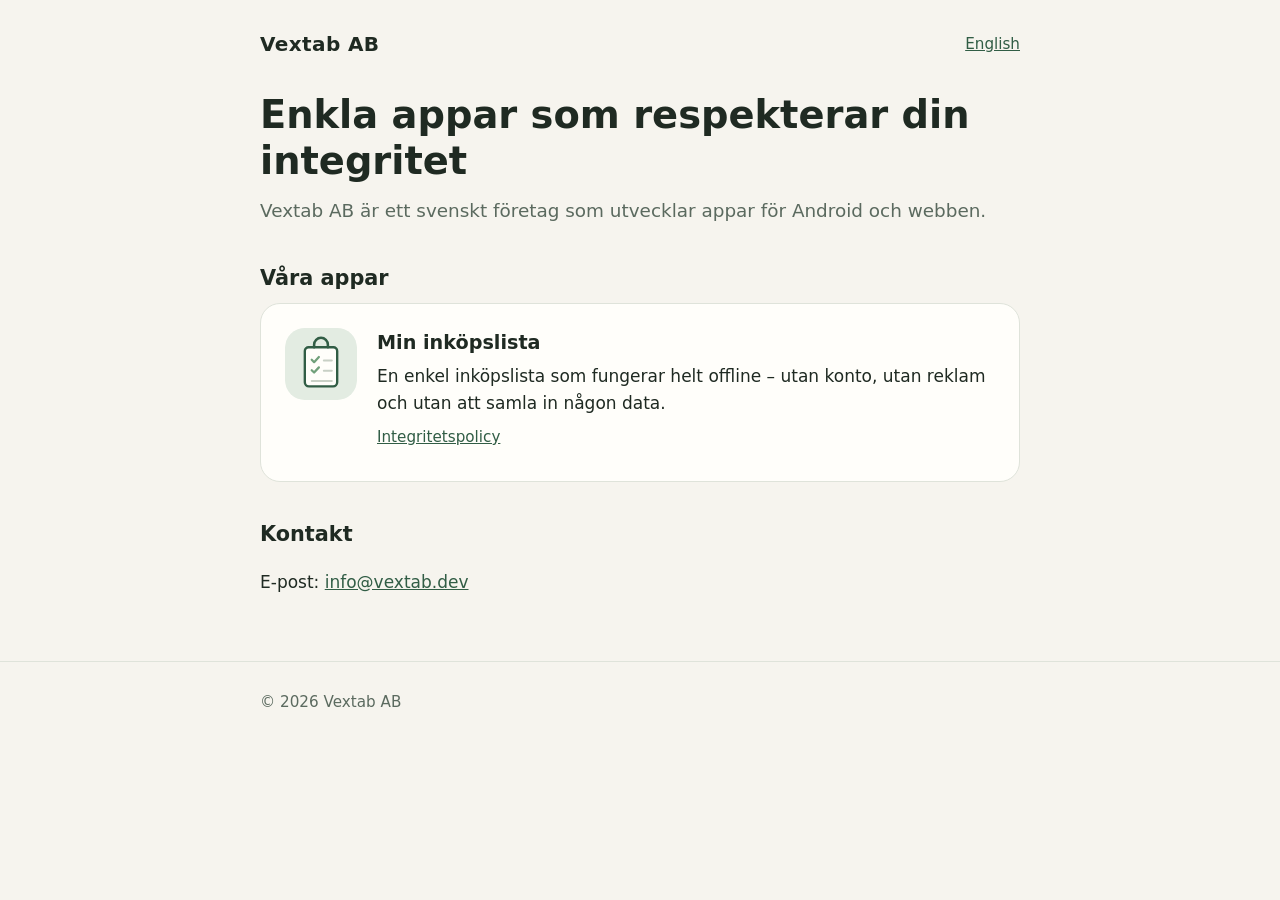
==== index.html @ 4cb0d191 "Webbplats för Vextab AB med integritetspolicy för Min inköpslista Co-Authored-By: Claude Opus 5.5 <n" ====
<!doctype html>
<html lang="sv">
<head>
  <meta charset="utf-8">
  <meta name="viewport" content="width=device-width, initial-scale=1">
  <title>Vextab AB – appar</title>
  <meta name="description" content="Vextab AB utvecklar enkla appar som respekterar din integritet.">
  <link rel="icon" href="/favicon.svg" type="image/svg+xml">
  <link rel="alternate" hreflang="en" href="https://vextab.dev/en/">
  <link rel="stylesheet" href="/style.css">
</head>
<body>
  <header class="site">
    <div class="wrap">
      <a class="brand" href="/">Vextab AB</a>
      <a class="lang" href="/en/" hreflang="en" lang="en">English</a>
    </div>
  </header>

  <main class="wrap">
    <h1>Enkla appar som respekterar din integritet</h1>
    <p class="lead">Vextab AB är ett svenskt företag som utvecklar appar för Android och webben.</p>

    <h2>Våra appar</h2>
    <div class="card app">
      <img src="/min-inkopslista/icon.svg" alt="">
      <div>
        <h3>Min inköpslista</h3>
        <p>En enkel inköpslista som fungerar helt offline – utan konto, utan reklam och utan att samla in någon data.</p>
        <p class="meta"><a href="/min-inkopslista/integritetspolicy/">Integritetspolicy</a></p>
      </div>
    </div>

    <h2>Kontakt</h2>
    <p>E-post: <a href="mailto:info@vextab.dev">info@vextab.dev</a></p>
  </main>

  <footer class="site">
    <div class="wrap">
      <p>© 2026 Vextab AB</p>
    </div>
  </footer>
</body>
</html>
---- style.css ----
/* Vextab AB – gemensam stil för alla sidor */
:root {
  --bg: #f6f4ee;
  --card: #fffefa;
  --text: #1f2a22;
  --muted: #5b6a5f;
  --accent: #315d45;
  --accent-soft: #e3ece2;
  --line: #dfe3da;
}

@media (prefers-color-scheme: dark) {
  :root {
    --bg: #161b17;
    --card: #1e2520;
    --text: #e8ece6;
    --muted: #a3b0a6;
    --accent: #8cc39a;
    --accent-soft: #26302a;
    --line: #2f3a32;
  }
}

* {
  box-sizing: border-box;
}

body {
  margin: 0;
  background: var(--bg);
  color: var(--text);
  font: 17px/1.6 system-ui, -apple-system, "Segoe UI", Roboto, sans-serif;
}

a {
  color: var(--accent);
}

.wrap {
  width: min(100% - 32px, 760px);
  margin: 0 auto;
}

header.site {
  padding: 28px 0 8px;
}

header.site .wrap {
  display: flex;
  align-items: center;
  justify-content: space-between;
  gap: 16px;
}

.brand {
  font-weight: 700;
  font-size: 1.25rem;
  letter-spacing: 0.02em;
  color: var(--text);
  text-decoration: none;
}

.lang {
  font-size: 0.95rem;
}

main {
  padding: 24px 0 48px;
}

h1 {
  font-size: clamp(1.8rem, 5vw, 2.4rem);
  line-height: 1.2;
  margin: 0 0 12px;
}

h2 {
  font-size: 1.3rem;
  margin: 36px 0 8px;
}

.lead {
  font-size: 1.15rem;
  color: var(--muted);
  margin: 0 0 32px;
}

.card {
  background: var(--card);
  border: 1px solid var(--line);
  border-radius: 20px;
  padding: 24px;
}

.app {
  display: flex;
  gap: 20px;
  align-items: flex-start;
}

.app img {
  width: 72px;
  height: 72px;
  flex: none;
  border-radius: 18px;
}

.app h3 {
  margin: 0 0 4px;
  font-size: 1.2rem;
}

.app p {
  margin: 0 0 8px;
}

.meta {
  color: var(--muted);
  font-size: 0.95rem;
}

.policy h2 {
  border-top: 1px solid var(--line);
  padding-top: 24px;
}

.policy ul {
  padding-left: 1.2em;
}

.summary {
  background: var(--accent-soft);
  border-radius: 16px;
  padding: 16px 20px;
  margin: 0 0 8px;
}

footer.site {
  border-top: 1px solid var(--line);
  padding: 24px 0 40px;
  color: var(--muted);
  font-size: 0.95rem;
}

footer.site p {
  margin: 4px 0;
}

@media (max-width: 480px) {
  .app {
    flex-direction: column;
  }
}
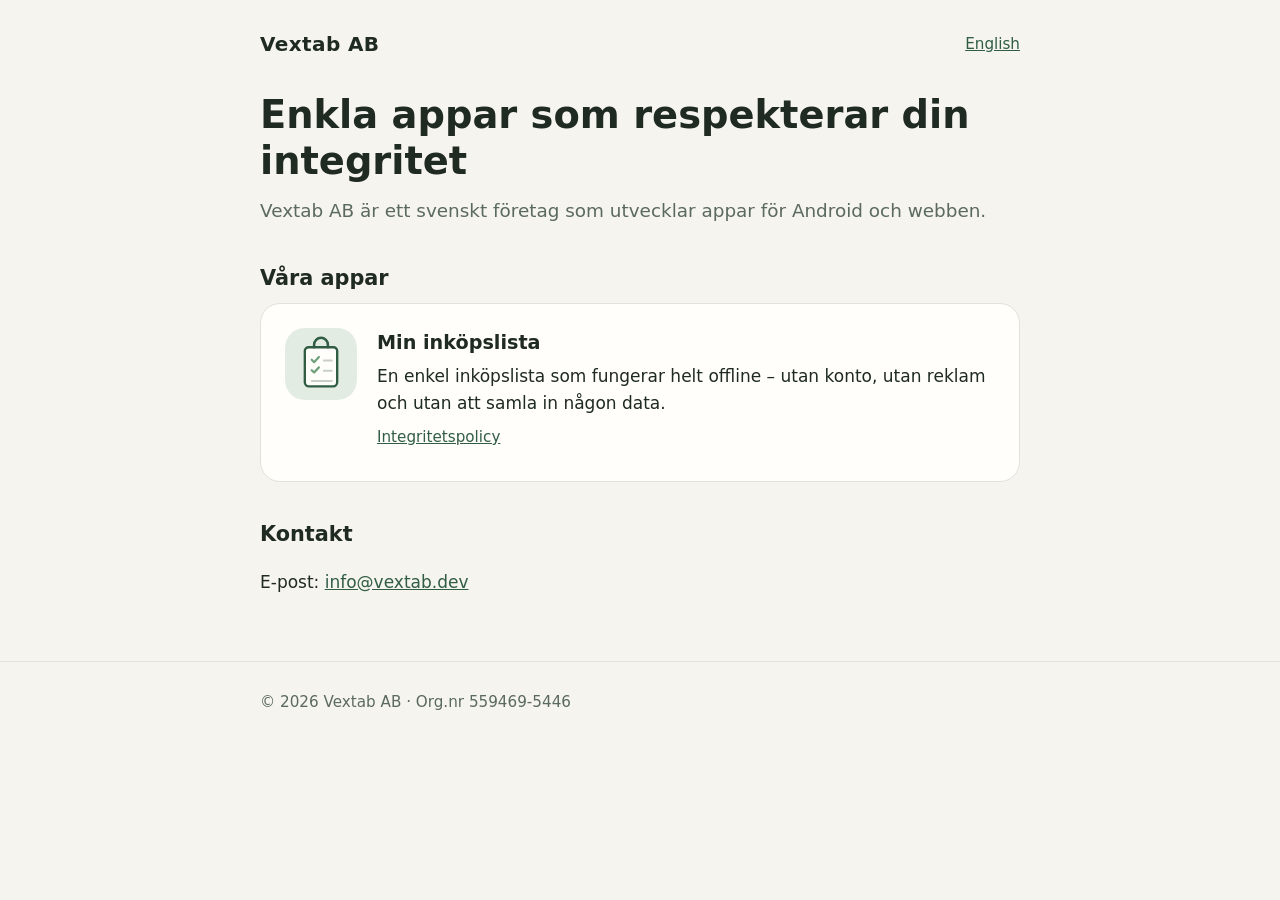
==== commit 67032f25: "Lägg till organisationsnummer Co-Authored-By: Claude Opus 5.5 <noreply@anthropic.com>" ====
--- a/index.html
+++ b/index.html
@@ -37,7 +37,7 @@
 
   <footer class="site">
     <div class="wrap">
-      <p>© 2026 Vextab AB</p>
+      <p>© 2026 Vextab AB · Org.nr 559469-5446</p>
     </div>
   </footer>
 </body>
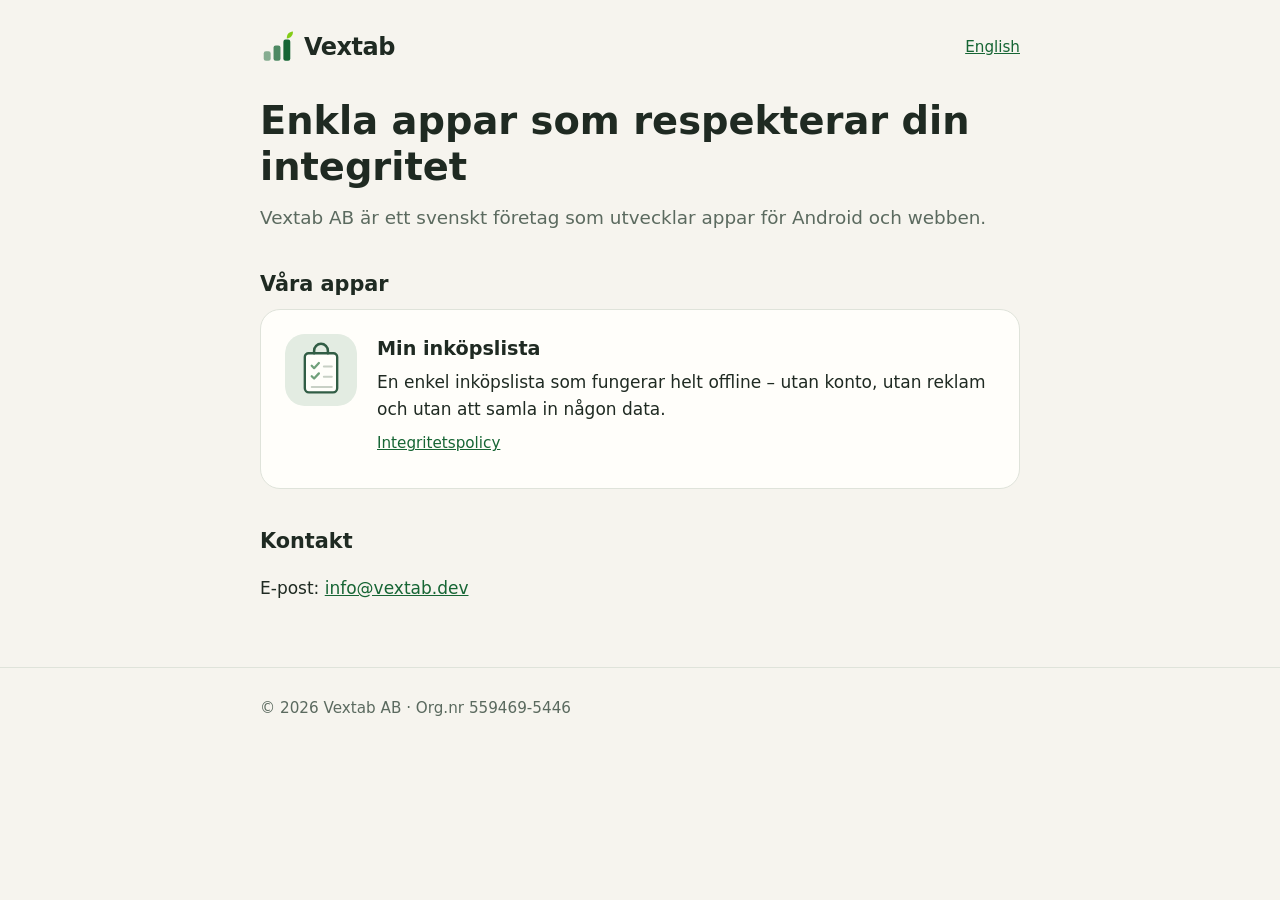
==== commit 99af4108: "Logga: Tillväxt (skogsgrön + lime) i sidhuvud, favicon och loggafiler Co-Authored-By: Claude Opus 5." ====
--- a/index.html
+++ b/index.html
@@ -12,7 +12,7 @@
 <body>
   <header class="site">
     <div class="wrap">
-      <a class="brand" href="/">Vextab AB</a>
+      <a class="brand" href="/" aria-label="Vextab AB – startsida"><svg class="logo" viewBox="0 0 64 64" aria-hidden="true"><rect class="logo-bar" x="7" y="40" width="13" height="18" rx="4" fill-opacity=".5"/><rect class="logo-bar" x="25.5" y="29" width="13" height="29" rx="4" fill-opacity=".75"/><rect class="logo-bar" x="44" y="18" width="13" height="40" rx="4"/><path class="logo-leaf" d="M50.5 16C50 8.5 54.5 3.5 62 3C62.3 10.5 58 15.5 50.5 16Z"/></svg><span>Vextab</span></a>
       <a class="lang" href="/en/" hreflang="en" lang="en">English</a>
     </div>
   </header>
--- a/style.css
+++ b/style.css
@@ -4,8 +4,10 @@
   --card: #fffefa;
   --text: #1f2a22;
   --muted: #5b6a5f;
-  --accent: #315d45;
-  --accent-soft: #e3ece2;
+  --accent: #166534;
+  --accent-soft: #e6f2e0;
+  --logo-bar: #166534;
+  --logo-leaf: #84cc16;
   --line: #dfe3da;
 }
 
@@ -15,8 +17,10 @@
     --card: #1e2520;
     --text: #e8ece6;
     --muted: #a3b0a6;
-    --accent: #8cc39a;
-    --accent-soft: #26302a;
+    --accent: #4ade80;
+    --accent-soft: #233026;
+    --logo-bar: #4ade80;
+    --logo-leaf: #bef264;
     --line: #2f3a32;
   }
 }
@@ -53,11 +57,28 @@
 }
 
 .brand {
+  display: inline-flex;
+  align-items: center;
+  gap: 10px;
   font-weight: 700;
-  font-size: 1.25rem;
-  letter-spacing: 0.02em;
+  font-size: 1.5rem;
+  letter-spacing: -0.02em;
   color: var(--text);
   text-decoration: none;
+}
+
+.brand .logo {
+  width: 34px;
+  height: 34px;
+  flex: none;
+}
+
+.logo-bar {
+  fill: var(--logo-bar);
+}
+
+.logo-leaf {
+  fill: var(--logo-leaf);
 }
 
 .lang {
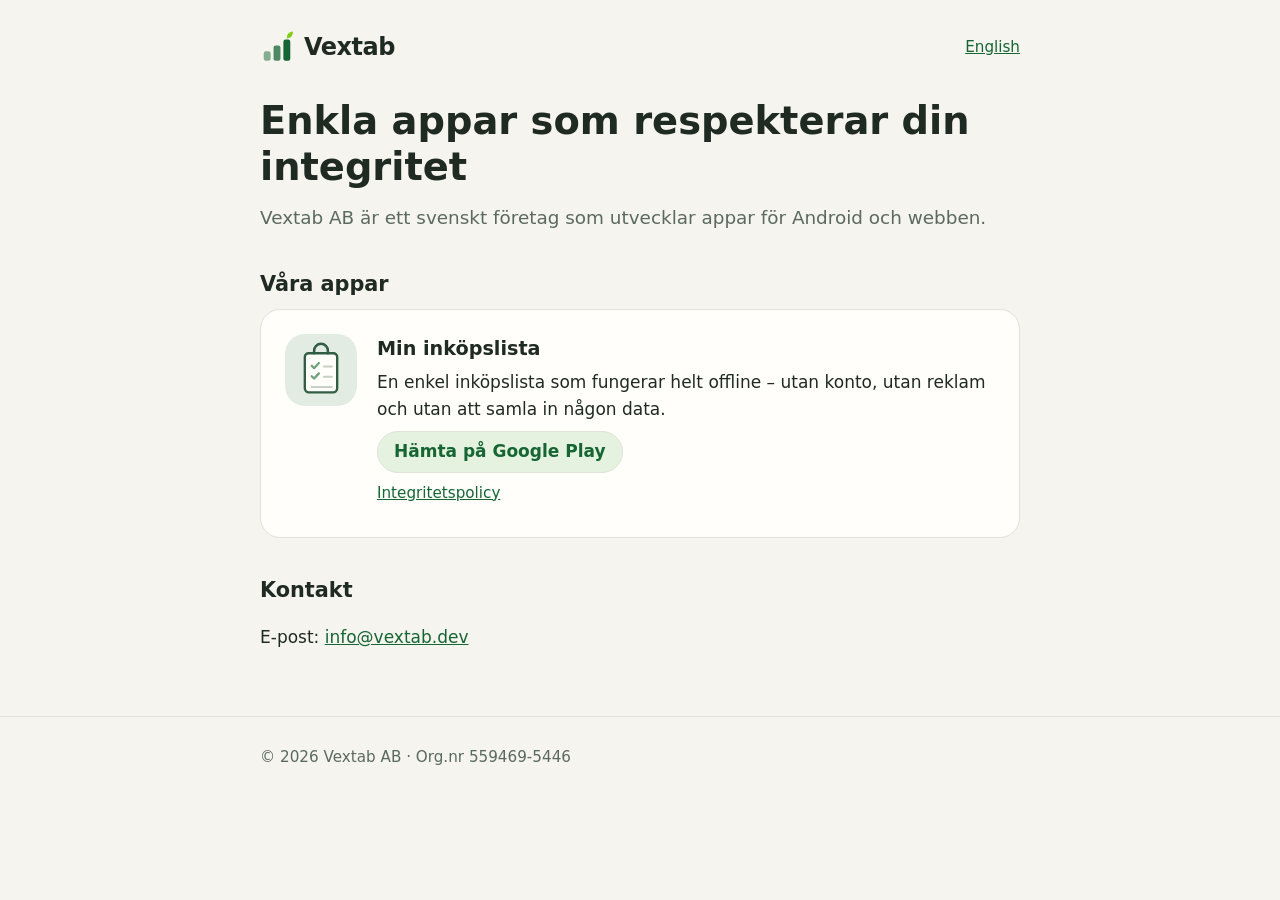
==== commit 9a6db8d7: "Länk till Min inköpslista på Google Play (sv + en) Co-Authored-By: Claude Opus 5.5 <noreply@anthropi" ====
--- a/index.html
+++ b/index.html
@@ -27,6 +27,7 @@
       <div>
         <h3>Min inköpslista</h3>
         <p>En enkel inköpslista som fungerar helt offline – utan konto, utan reklam och utan att samla in någon data.</p>
+        <p><a class="store" href="https://play.google.com/store/apps/details?id=dev.vextab.inkopslista&amp;hl=sv">Hämta på Google Play</a></p>
         <p class="meta"><a href="/min-inkopslista/integritetspolicy/">Integritetspolicy</a></p>
       </div>
     </div>
--- a/style.css
+++ b/style.css
@@ -135,6 +135,21 @@
   margin: 0 0 8px;
 }
 
+.store {
+  display: inline-block;
+  background: var(--accent-soft);
+  border: 1px solid var(--line);
+  border-radius: 999px;
+  padding: 6px 16px;
+  font-weight: 600;
+  text-decoration: none;
+}
+
+.store:hover,
+.store:focus-visible {
+  text-decoration: underline;
+}
+
 .meta {
   color: var(--muted);
   font-size: 0.95rem;
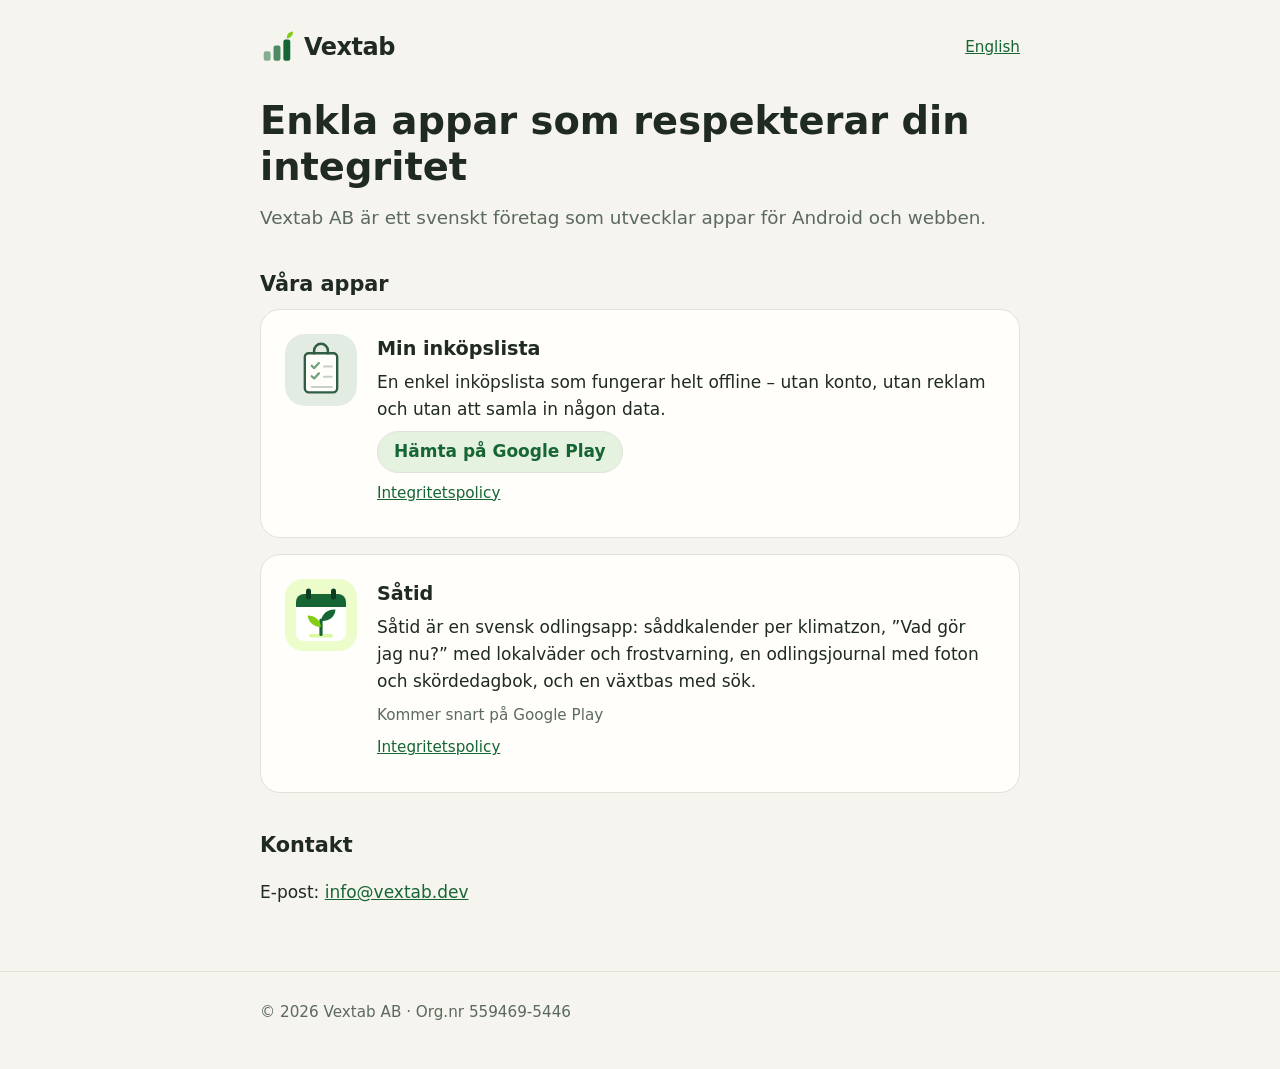
==== commit 33d1008b: "Såtid: integritetspolicy (sv + en) och kort på startsidan Nya sidor /satid/integritetspolicy/ och /e" ====
--- a/index.html
+++ b/index.html
@@ -31,6 +31,15 @@
         <p class="meta"><a href="/min-inkopslista/integritetspolicy/">Integritetspolicy</a></p>
       </div>
     </div>
+    <div class="card app">
+      <img src="/satid/icon.svg" alt="">
+      <div>
+        <h3>Såtid</h3>
+        <p>Såtid är en svensk odlingsapp: såddkalender per klimatzon, ”Vad gör jag nu?” med lokalväder och frostvarning, en odlingsjournal med foton och skördedagbok, och en växtbas med sök.</p>
+        <p class="meta">Kommer snart på Google Play</p>
+        <p class="meta"><a href="/satid/integritetspolicy/">Integritetspolicy</a></p>
+      </div>
+    </div>
 
     <h2>Kontakt</h2>
     <p>E-post: <a href="mailto:info@vextab.dev">info@vextab.dev</a></p>
--- a/style.css
+++ b/style.css
@@ -113,6 +113,10 @@
   padding: 24px;
 }
 
+.card + .card {
+  margin-top: 16px;
+}
+
 .app {
   display: flex;
   gap: 20px;
@@ -164,6 +168,13 @@
   padding-left: 1.2em;
 }
 
+/* Tekniska namn (behörigheter, webbadresser) får brytas mitt i, annars sticker de ut på smala skärmar */
+.policy code {
+  font-family: ui-monospace, "Cascadia Mono", Consolas, monospace;
+  font-size: 0.9em;
+  overflow-wrap: anywhere;
+}
+
 .summary {
   background: var(--accent-soft);
   border-radius: 16px;
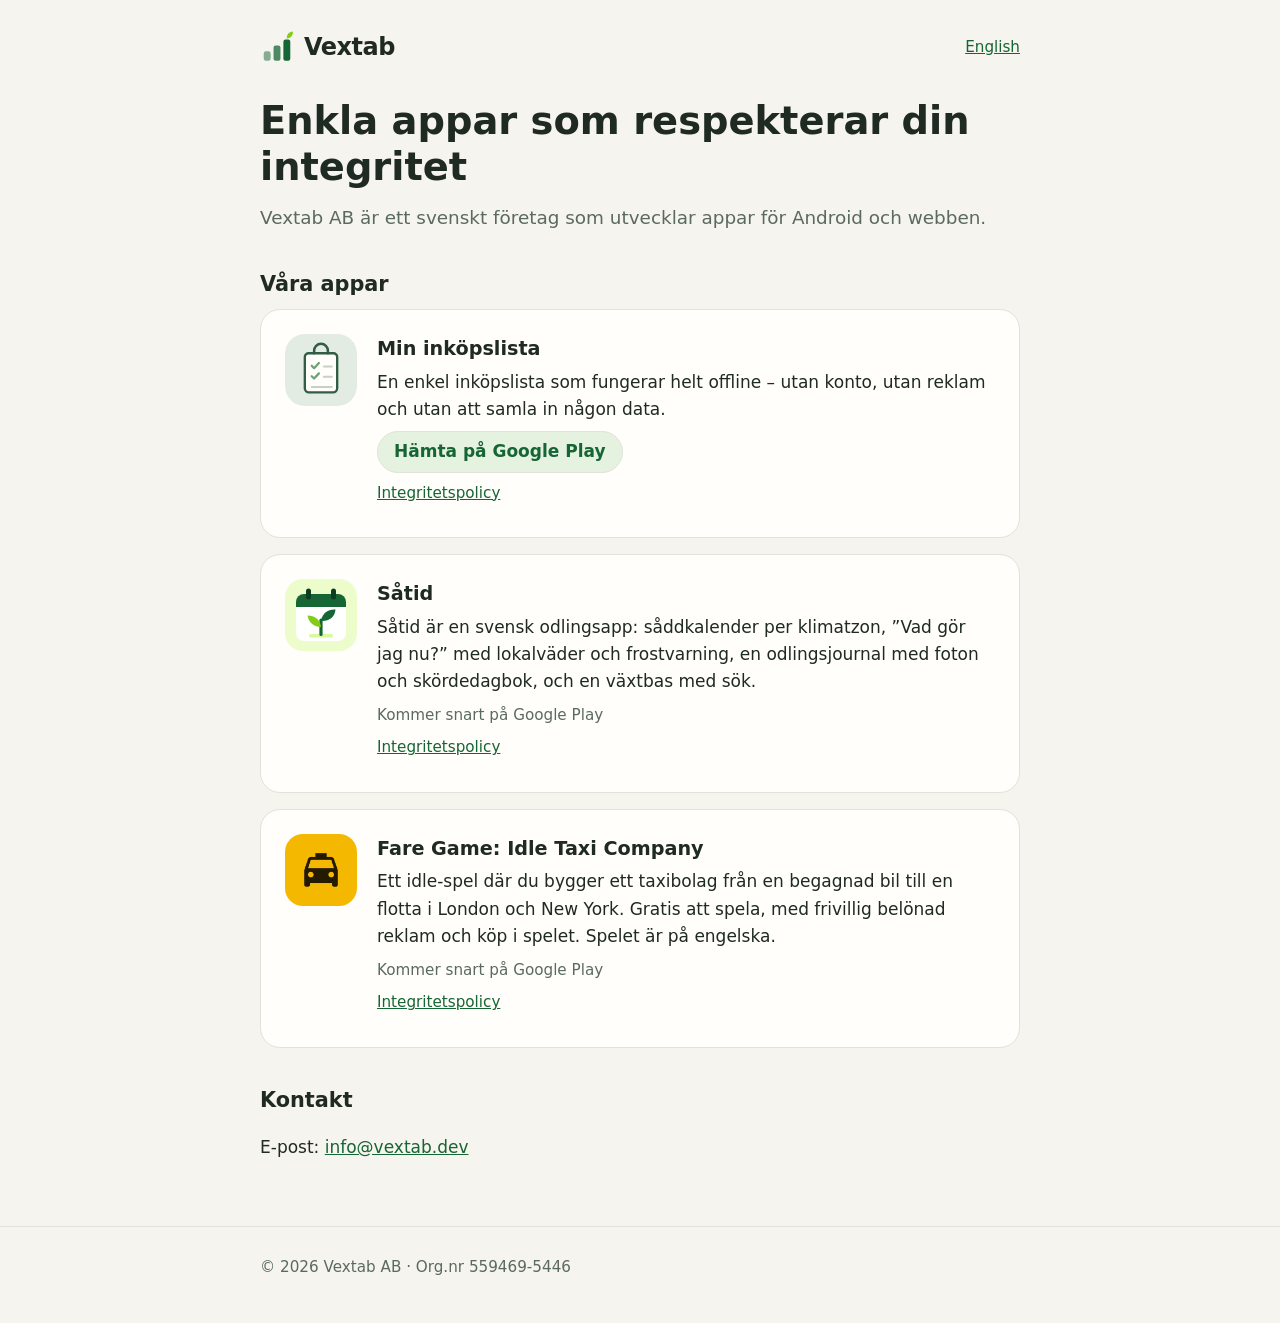
==== commit 69d84ca6: "Fare Game: integritetspolicy (sv + en) och kort på startsidan - No Ads: den som köpt No Ads kontakta" ====
--- a/index.html
+++ b/index.html
@@ -40,6 +40,15 @@
         <p class="meta"><a href="/satid/integritetspolicy/">Integritetspolicy</a></p>
       </div>
     </div>
+    <div class="card app">
+      <img src="/fare-game/icon.png" alt="">
+      <div>
+        <h3>Fare Game: Idle Taxi Company</h3>
+        <p>Ett idle-spel där du bygger ett taxibolag från en begagnad bil till en flotta i London och New York. Gratis att spela, med frivillig belönad reklam och köp i spelet. Spelet är på engelska.</p>
+        <p class="meta">Kommer snart på Google Play</p>
+        <p class="meta"><a href="/fare-game/integritetspolicy/">Integritetspolicy</a></p>
+      </div>
+    </div>
 
     <h2>Kontakt</h2>
     <p>E-post: <a href="mailto:info@vextab.dev">info@vextab.dev</a></p>
